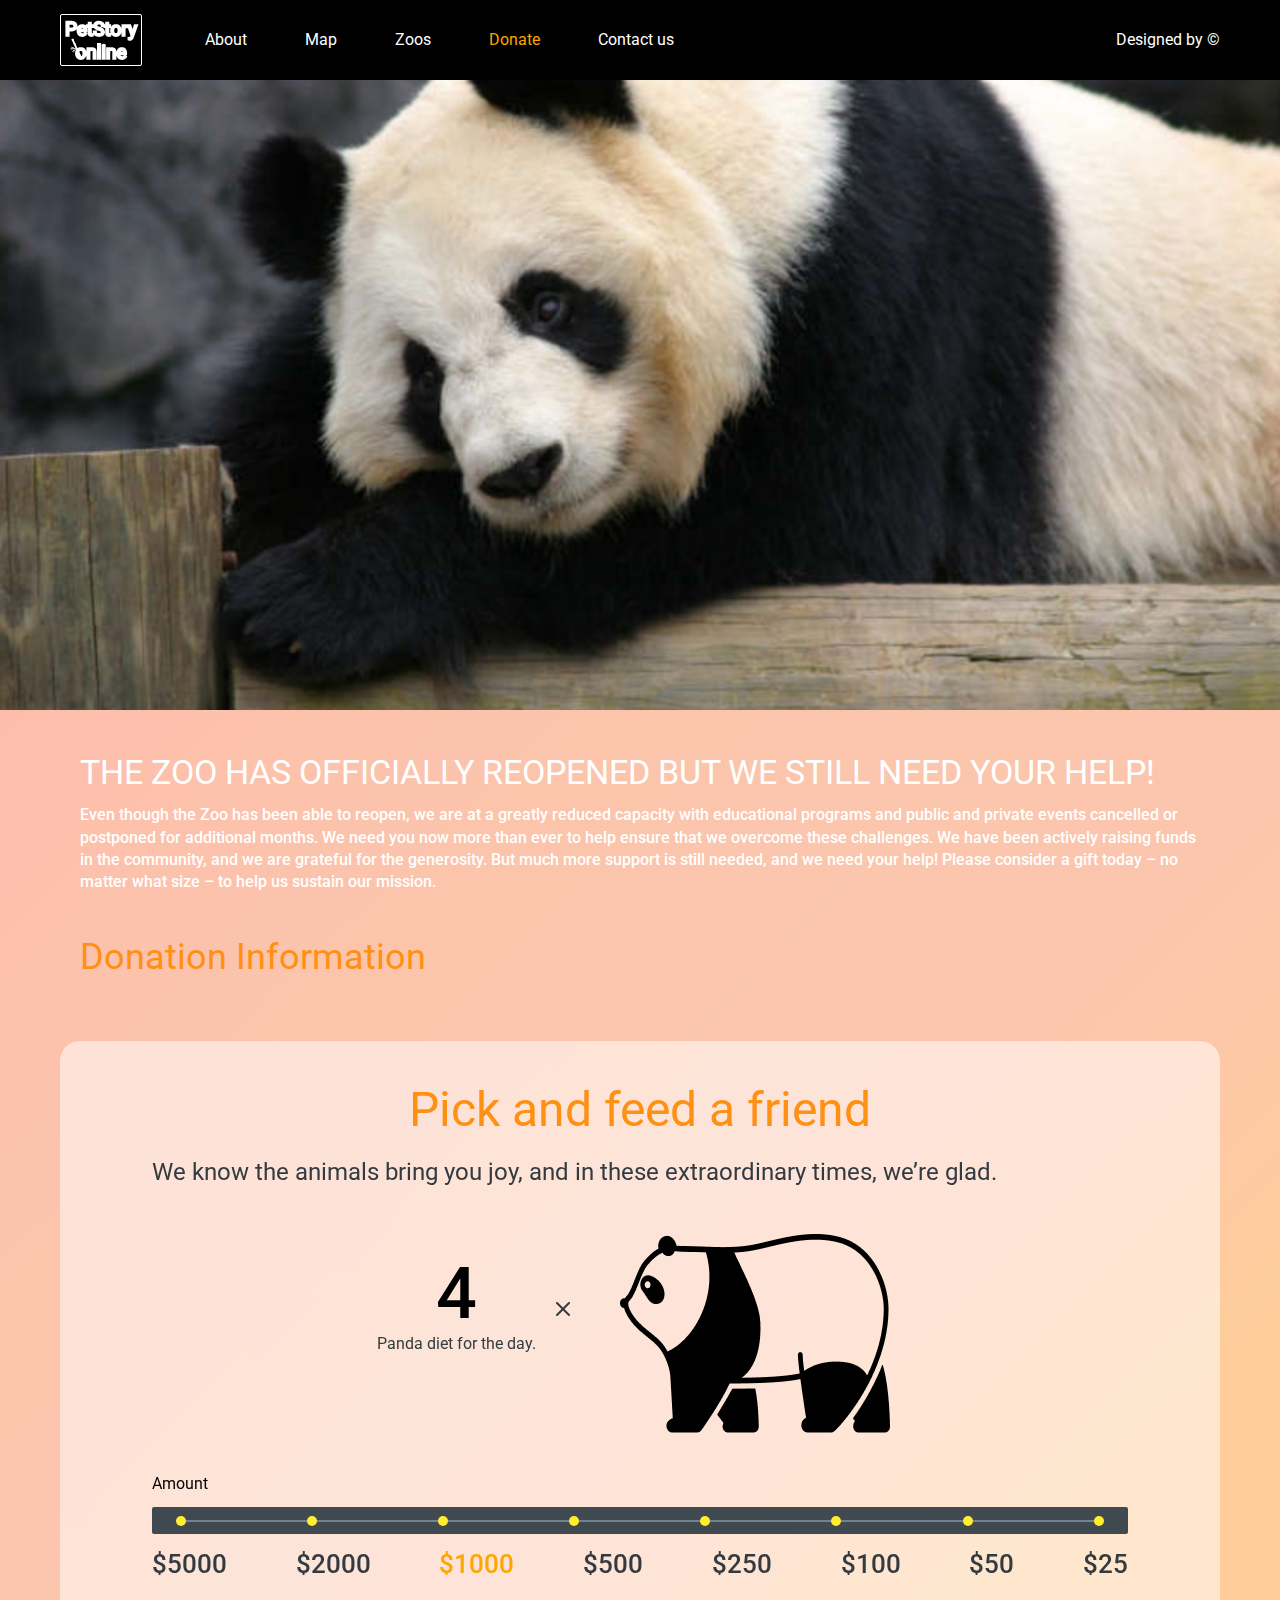
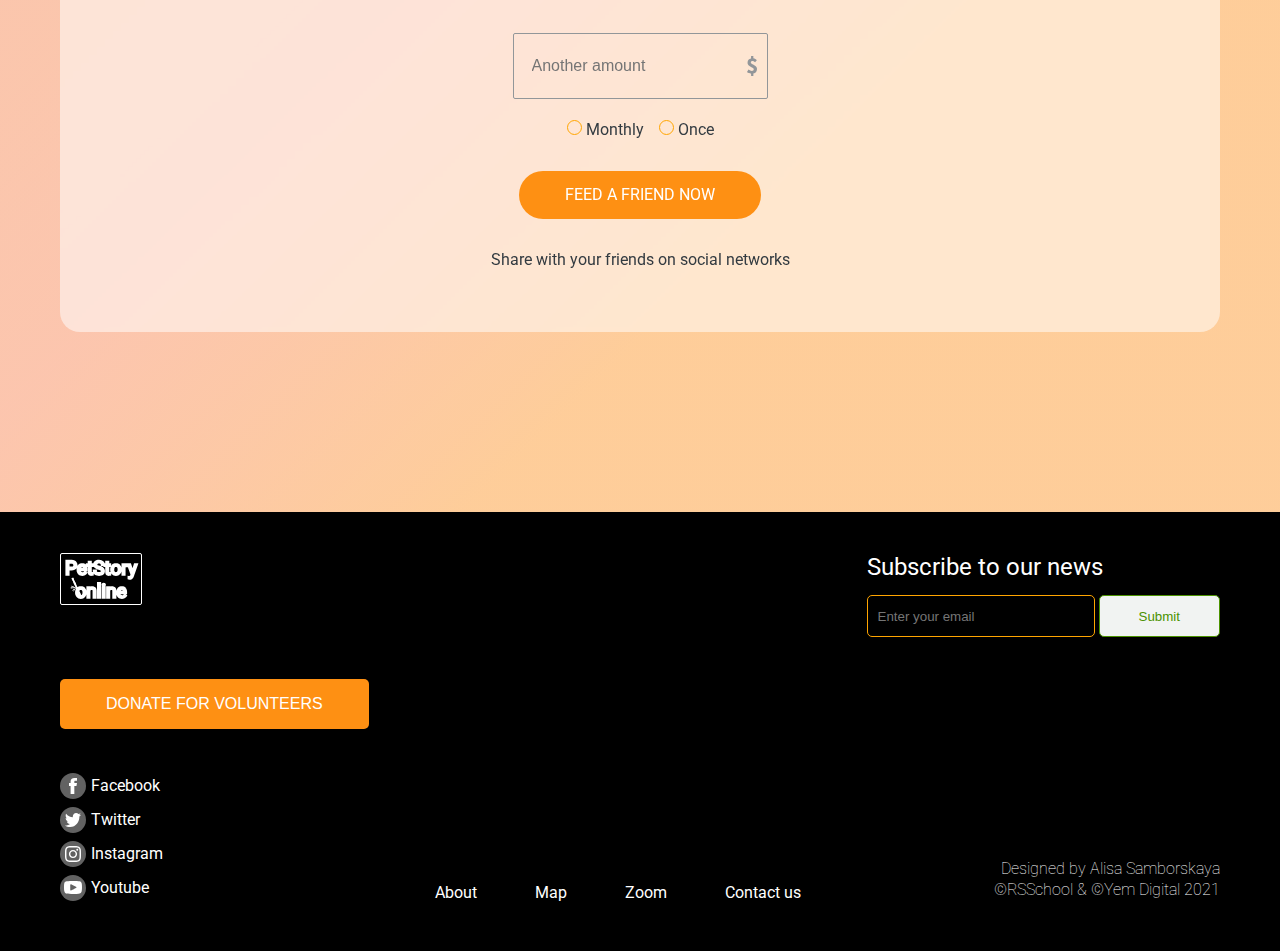
==== pages/donate/index.html @ ddac6870 "init: files added" ====
<!DOCTYPE html>
<html lang="en">
  <head>
    <meta charset="UTF-8" />
    <meta http-equiv="X-UA-Compatible" content="IE=edge" />
    <meta name="viewport" content="width=device-width, initial-scale=1.0" />
    <link rel="stylesheet" href="../../assets/styles/index.css" />
    <title>Document</title>
  </head>
  <body>
    <div class="wrapper">
      <div class="header">
        <header class="header__container">
          <div class="header-right">
            <a href="../main/index.html">
              <div class="header__logo">
                <img
                  src="../../assets/icons/logo_footer.svg"
                  alt="logo image"
                />
              </div>
            </a>
            <nav class="header-navbar">
              <ul class="header-navbar__links">
                <li class="header-navbar__link">
                  <a href="../main/index.html">About</a>
                </li>
                <li class="header-navbar__link">
                  <a href="#map">Map</a>
                </li>
                <li class="header-navbar__link">
                  <a href="#zoos">Zoos</a>
                </li>
                <li class="header-navbar__link active">
                  <a href="#donate">Donate</a>
                </li>
                <li class="header-navbar__link">
                  <a href="#contact">Contact us</a>
                </li>
              </ul>
            </nav>
          </div>
          <a href="https://figma.com">
            <div class="header-design__link">Designed by ©</div>
          </a>
        </header>
      </div>
      <main class="donate__block">
        <section class="home-banner">
          <div class="home-banner-image">
            <img src="../../assets/images/banner-image.png" alt="panda image" />
          </div>
        </section>
        <section class="donate__section" id="donate">
          <div class="donate__container">
            <h1 class="donate__container-title">
              THE ZOO HAS OFFICIALLY REOPENED BUT WE STILL NEED YOUR HELP!
            </h1>
            <p class="donate__container-text">
              Even though the Zoo has been able to reopen, we are at a greatly
              reduced capacity with educational programs and public and private
              events cancelled or postponed for additional months. We need you
              now more than ever to help ensure that we overcome these
              challenges. We have been actively raising funds in the community,
              and we are grateful for the generosity. But much more support is
              still needed, and we need your help! Please consider a gift today
              – no matter what size – to help us sustain our mission.
            </p>
            <h2 class="donate__container-subtitle">Donation Information</h2>
            <div class="donate__info">
              <h2 class="donate__info-title">Pick and feed a friend</h2>
              <p class="donate__info-text">
                We know the animals bring you joy, and in these extraordinary
                times, we’re glad.
              </p>
              <div class="panda-section">
                <div class="panda-section__numbers">
                  <h3 class="number">4</h3>
                  <span class="numbers-text">Panda diet for the day.</span>
                </div>
                <div class="panda-section-close">
                  <img
                    src="../../assets/icons/x_icon.svg"
                    alt="close-icon image"
                  />
                </div>
                <div class="panda-section__image">
                  <img
                    src="../../assets/images/panda_widget.png"
                    alt="panda image"
                  />
                </div>
              </div>
              <div class="donate-amount">
                <span class="donate-amount-text">Amount</span>
                <div class="donate-line">
                  <div>
                    <span></span>
                    <span></span>
                    <span></span>
                    <span></span>
                    <span></span>
                    <span></span>
                    <span></span>
                    <span></span>
                  </div>
                </div>
                <div class="donate-numbers">
                  <span>$5000</span>
                  <span>$2000</span>
                  <span class="orange">$1000</span>
                  <span>$500</span>
                  <span>$250</span>
                  <span>$100</span>
                  <span>$50</span>
                  <span>$25</span>
                </div>
              </div>
              <div class="donate-inputs">
                <div class="donate-input">
                  <input type="text" placeholder="Another amount" />
                  <img
                    src="../../assets/icons/dollarsign.svg"
                    alt="dollarsign image"
                  />
                </div>
                <div class="choice-input">
                  <div>
                    <input type="radio" id="monthly" name="payment" value="type1"/>
                    <label for="monthly">Monthly</label>
                  </div>
                  <div>
                    <input type="radio" id="once" name="payment" value="type2"/>
                    <label for="once">Once</label>
                  </div>
                </div>
                <div class="button-orange orange-button">Feed a friend now</div>
                <div class="donate-text">
                  Share with your friends on social networks
                </div>
              </div>
            </div>
          </div>
        </section>
      </main>
      <footer class="footer">
        <div class="footer__container">
          <div class="footer-left">
            <a href="../main/index.html">
              <div class="footer-left-logo">
                <img
                  src="../../assets/icons/logo_footer.svg"
                  alt="logo image"
                />
              </div>
            </a>
            <div class="footer-left-button">
              <a href="#donate">
                <button class="orange-button">donate for volunteers</button>
              </a>
            </div>
            <div class="footer-left-contacts">
              <a href="https://facebook.com">
                <div class="contact">
                  <span class="contact-icon">
                    <img
                      src="../../assets/icons/facebook.svg"
                      alt="facebook image"
                    />
                  </span>
                  <span class="contact-text">Facebook</span>
                </div>
              </a>
              <a href="https://twitter.com">
                <div class="contact">
                  <span class="contact-icon">
                    <img
                      src="../../assets/icons/twitter.svg"
                      alt="twitter image"
                    />
                  </span>
                  <span class="contact-text">twitter</span>
                </div>
              </a>
              <a href="https://instagram.com">
                <div class="contact">
                  <span class="contact-icon">
                    <img
                      src="../../assets/icons/instagram.svg"
                      alt="instagram image"
                    />
                  </span>
                  <span class="contact-text">Instagram</span>
                </div>
              </a>
              <a href="https://youtube.com">
                <div class="contact">
                  <span class="contact-icon">
                    <img
                      src="../../assets/icons/youtube.svg"
                      alt="youtube image"
                    />
                  </span>
                  <span class="contact-text">Youtube</span>
                </div>
              </a>
            </div>
          </div>
          <div class="footer-menu">
            <nav class="footer-menu-navbar">
              <ul class="navbar-links">
                <li class="navbar-link">
                  <a href="../main/index.html">About</a>
                </li>
                <li class="navbar-link">
                  <a href="#map">Map</a>
                </li>
                <li class="navbar-link">
                  <a href="#zoom">Zoom</a>
                </li>
                <li class="navbar-link">
                  <a href="#contact">Contact us</a>
                </li>
              </ul>
            </nav>
          </div>
          <div class="footer-right">
            <h4 class="footer-right-title">Subscribe to our news</h4>
            <div class="footer-right-submit">
              <input type="email" placeholder="Enter your email" />
              <button class="footer-right-submit-button">submit</button>
            </div>
            <div class="footer-right-bottom">
              <span class="footer-bottom-info"
                >Designed by Alisa Samborskaya</span
              >
              <span class="footer-bottom-info"
                >©RSSchool & ©Yem Digital 2021</span
              >
            </div>
          </div>
        </div>
      </footer>
    </div>
  </body>
</html>
---- assets/styles/index.css ----
@import url("https://fonts.googleapis.com/css2?family=DynaPuff:wght@400;500;600&family=Inter:wght@300;400;500;600;700&family=Roboto+Flex:opsz,wght@8..144,100;8..144,200;8..144,500;8..144,800;8..144,900;8..144,1000&family=Roboto:wght@300;400;500;700&family=Source+Sans+Pro:ital,wght@0,200;0,300;1,200;1,300;1,400;1,600;1,700;1,900&display=swap");
* {
  padding: 0;
  margin: 0;
  box-sizing: border-box;
}

a {
  text-decoration: none;
}

ul,
ol,
li {
  list-style: none;
}

img {
  vertical-align: top;
}

html,
body {
  height: 100%;
  line-height: 1;
  scroll-behavior: smooth;
  font-family: "Roboto", sans-serif;
}

.wrapper {
  display: flex;
  flex-direction: column;
  overflow: hidden;
  min-height: 100%;
}

[class*=__container] {
  max-width: 1200px;
  margin: 0 auto;
  padding: 0 20px;
}

.orange-button {
  background: #fe9013;
  border-radius: 25px;
  padding: 16px 46px;
  text-transform: uppercase;
  border: none;
  color: #fff;
  font-size: 16px;
  transition: all 0.5s ease-in-out;
  cursor: pointer;
}
.orange-button:hover {
  background-color: orangered;
}

.header {
  width: 100%;
  background: #000;
  -webkit-backdrop-filter: blur(2px);
          backdrop-filter: blur(2px);
  min-height: 80px;
  display: flex;
  align-items: center;
}
.header__container {
  width: 100%;
  display: flex;
  justify-content: space-between;
  align-items: center;
}
.header__logo {
  cursor: pointer;
}
.header-right {
  display: flex;
  align-items: center;
  gap: 63px;
}
.header-navbar__links {
  display: flex;
  align-items: center;
  gap: 58px;
}
.header-navbar__links a {
  color: #fff;
}
.header-navbar__link.active > a {
  color: orange;
}
.header-design__link {
  color: #fff;
  cursor: pointer;
}

.home-banner {
  position: relative;
  display: flex;
  justify-content: flex-end;
  min-height: 70vh;
}
.home-banner-image {
  position: absolute;
  width: 100%;
  min-height: 100%;
}
.home-banner-image img {
  position: absolute;
  width: 100%;
  height: 100%;
  top: 0;
  left: 0;
  -o-object-fit: cover;
     object-fit: cover;
}

.home-banner-wrapper {
  width: 100%;
  position: relative;
  z-index: 2;
  display: flex;
  flex-direction: column;
  align-items: flex-end;
  justify-content: center;
  right: 5%;
}
.home-banner-wrapper .wrapper-title {
  position: absolute;
  top: 14%;
  left: 15%;
  font-style: normal;
  font-weight: 700;
  font-size: 106.496px;
  line-height: 75%;
  text-align: center;
  text-transform: uppercase;
  color: #ffffff;
}
.home-banner-wrapper .wrapper-title span {
  color: #ffee2e;
}
.home-banner-wrapper .wrapper-section-title {
  position: relative;
  width: 465px;
  height: 465px;
  border-radius: 50%;
  background: linear-gradient(113.96deg, #f9804b 1.49%, #fe9013 101.44%);
}
.home-banner-wrapper .homepage-button {
  margin: 60px 0 0 auto;
  transition: all 0.5s ease-in-out;
}
.home-banner-wrapper .homepage-button:hover {
  background: orangered;
}

.bamboocap {
  position: relative;
  margin: 140px auto 180px;
}
.bamboocap__block {
  width: 100%;
  display: flex;
  align-items: center;
  gap: 87px;
}
.bamboocap-image {
  width: 50%;
}
.bamboocap .details {
  width: 50%;
}
.bamboocap .details-title {
  font-style: normal;
  font-weight: 400;
  font-size: 48px;
  line-height: 120%;
  color: #333b41;
  margin-bottom: 20px;
}
.bamboocap .details-text {
  font-style: normal;
  font-weight: 400;
  font-size: 16px;
  line-height: 130%;
  color: #333b41;
}
.bamboocap .details-subtitle {
  font-style: normal;
  font-weight: 400;
  font-size: 24px;
  line-height: 120%;
  color: #333b41;
  margin: 54px 0 34px;
}
.bamboocap-decore-image {
  position: absolute;
  right: 0;
}

.animals {
  position: relative;
  padding-bottom: 100px;
}
.animals .orange-button {
  transition: all 0.5s ease-in-out;
}
.animals .orange-button:hover {
  background-color: orangered;
}

.animals__block {
  display: flex;
  flex-direction: column;
  justify-content: center;
  align-items: center;
}
.animals__block .palm-image {
  position: absolute;
  left: 0;
  bottom: 0;
}
.animals__block .flower-image {
  position: absolute;
  right: 0;
  bottom: 0;
}
.animals__block-items {
  width: 100%;
  display: grid;
  grid-template-columns: 1fr 1fr 1fr;
  gap: 30px;
  margin-bottom: 80px;
  position: relative;
}
.animals__block-items .left-arrow {
  position: absolute;
  background: orange;
  width: 50px;
  height: 50px;
  top: 50%;
  left: -10%;
  border-radius: 50%;
  display: flex;
  justify-content: center;
  align-items: center;
  cursor: pointer;
}
.animals__block-items .left-arrow:hover {
  background-color: orangered;
}
.animals__block-items .right-arrow {
  position: absolute;
  background: orange;
  width: 50px;
  height: 50px;
  top: 50%;
  right: -10%;
  border-radius: 50%;
  display: flex;
  justify-content: center;
  align-items: center;
  cursor: pointer;
}
.animals__block-items .right-arrow:hover {
  background-color: orangered;
}
.animals__block .block-item {
  position: relative;
  border-radius: 10px;
  border: 2px solid orange;
  overflow: hidden;
  cursor: pointer;
}
.animals__block .block-item:hover img {
  transform: scale(1.1);
}
.animals__block .block-item:hover .item-details {
  top: 62%;
}
.animals__block .block-item img {
  width: 100%;
  max-width: 366px;
  transition: all 0.5s ease-in-out;
}
.animals__block .item-details {
  position: absolute;
  overflow: hidden;
  display: flex;
  justify-content: space-between;
  align-items: center;
  left: 0;
  top: 100%;
  width: 100%;
  padding: 14px 16px;
  transition: all 0.4s ease-in;
  transform: translate(0%, 100%);
  background-color: rgba(0, 0, 0, 0.495);
  -webkit-backdrop-filter: blur(10px);
          backdrop-filter: blur(10px);
}
.animals__block .item-details-title {
  display: block;
  font-style: normal;
  font-weight: 500;
  font-size: 16px;
  line-height: 140%;
  text-transform: uppercase;
  color: #fff;
}
.animals__block .item-details-text {
  font-style: normal;
  font-weight: 300;
  font-size: 15px;
  line-height: 120%;
  color: #fff;
}

.orange__block {
  background: linear-gradient(315.75deg, rgba(254, 210, 144, 0.7) 30.06%, #febdab 100.95%, rgba(254, 210, 144, 0.7) 106.36%), linear-gradient(315.75deg, rgba(254, 189, 171, 0.74) 30.06%, rgba(243, 169, 248, 0.66) 50.74%, #e0d8f0 80.49%, #eaf7fe 127.9%, #eaf7fe 149.54%), linear-gradient(315.75deg, rgba(254, 189, 171, 0.74) 30.06%, rgba(243, 169, 248, 0.66) 50.74%, #e0d8f0 80.49%, #eaf7fe 127.9%, #eaf7fe 149.54%);
  opacity: 0.9;
  padding: 69px 0 100px;
}
.orange__block .orange__container {
  padding: 41px 79px;
  background: rgba(253, 253, 255, 0.52);
  -webkit-backdrop-filter: blur(2px);
          backdrop-filter: blur(2px);
  border-radius: 20px;
}
.orange__block .orange__container-title {
  font-style: normal;
  font-weight: 400;
  font-size: 48px;
  line-height: 120%;
  text-align: center;
  color: #fe9013;
}
.orange__block .orange__container-subtitle {
  font-style: normal;
  font-weight: 400;
  font-size: 24px;
  line-height: 120%;
  color: #333b41;
  margin: 30px 0 40px;
}
.orange__block .orange__container-intro {
  font-style: normal;
  font-weight: 500;
  font-size: 16px;
  line-height: 130%;
  color: #333b41;
}
.orange__block .orange__container-text {
  margin-top: 10px;
  font-style: normal;
  font-weight: 400;
  font-size: 16px;
  line-height: 130%;
  color: #333b41;
}
.orange__block .orange__container-text a {
  color: #333b41;
  border-bottom: 1px solid orange;
}
.orange__block .orange__container .details {
  display: flex;
  justify-content: center;
  flex-direction: column;
  align-items: center;
}
.orange__block .orange__container .details .orange-button {
  margin-top: 60px;
}
.orange__block .orange__container .details-title {
  margin: 60px auto 40px;
  font-style: normal;
  font-weight: 400;
  font-size: 36px;
  line-height: 130%;
  color: #333b41;
}
.orange__block .orange__container .details__items {
  display: flex;
  align-items: center;
  justify-content: space-around;
  width: 80%;
}
.orange__block .orange__container .details__items-icon {
  margin-bottom: 30px;
}
.orange__block .orange__container .details__items-item {
  max-width: 168px;
}
.orange__block .orange__container .details__items-item .item-image {
  border-radius: 5px;
  border: 1px solid orange;
  display: flex;
  justify-content: center;
  align-items: center;
  width: 168px;
  height: 168px;
  background: #fff;
}
.orange__block .orange__container .details__items-item .item-text {
  font-style: normal;
  font-weight: 400;
  font-size: 16px;
  line-height: 140%;
  color: #333b41;
  margin-top: 30px;
}

.testimonials {
  position: relative;
  margin: 140px auto 180px;
}
.testimonials .leave-image {
  position: absolute;
  right: 0;
  top: 80%;
}
.testimonials__container {
  width: 100%;
}
.testimonials__container .orange-button {
  border-radius: 5px;
}
.testimonials__container .slider-line {
  width: 60%;
  height: 8px;
  background: #e5e6e5;
  border-radius: 5px;
  margin: 21px auto 31px;
  cursor: pointer;
}
.testimonials__container .slider-line-start {
  width: 20%;
  height: 90%;
  background: orange;
  display: block;
  border-radius: 5px;
}
.testimonials-title {
  font-style: normal;
  font-weight: 400;
  font-size: 36px;
  line-height: 130%;
  text-align: center;
  color: #333b41;
  margin-bottom: 47px;
}
.testimonials-slider {
  display: flex;
  width: 100%;
  height: 100%;
  gap: 30px;
}
.testimonials-slider__item {
  width: 25%;
  max-height: 391px;
  overflow: hidden;
  background: #f1f3f2;
  border-radius: 20px;
  padding: 15px 16px;
  border: 2px solid pink;
}
.testimonials-slider__item .item-top {
  display: flex;
  align-items: center;
  gap: 10px;
  margin-bottom: 10px;
}
.testimonials-slider__item .item-top .username {
  font-style: normal;
  font-weight: 400;
  font-size: 16px;
  line-height: 120%;
  color: #000000;
}
.testimonials-slider__item .item-top .info-user {
  font-style: normal;
  font-weight: 300;
  font-size: 15px;
  line-height: 120%;
  color: #bdbdbd;
}
.testimonials-slider__item .item-bottom__text {
  font-style: normal;
  font-weight: 300;
  font-size: 15px;
  line-height: 120%;
  color: #767474;
}

.footer {
  background: #000000;
  padding: 41px 0 50px;
}
.footer__container {
  display: flex;
  justify-content: space-between;
  width: 100%;
}
.footer-left-button {
  margin: 74px 0 44px;
}
.footer-left-button .orange-button {
  border-radius: 5px;
}
.footer-left-logo {
  cursor: pointer;
}
.footer-left-contacts .contact {
  display: flex;
  align-items: center;
  gap: 5px;
  margin-top: 8px;
  cursor: pointer;
}
.footer-left-contacts .contact-icon {
  width: 26px;
  height: 26px;
  display: flex;
  justify-content: center;
  align-items: center;
  border-radius: 50%;
  background: rgba(196, 196, 196, 0.5);
}
.footer-left-contacts .contact-text {
  color: #fff;
  text-transform: capitalize;
}
.footer-menu {
  display: flex;
  align-items: flex-end;
}
.footer-menu .navbar-links {
  display: flex;
  gap: 58px;
}
.footer-menu .navbar-link.active a {
  color: orange;
}
.footer-menu a {
  color: #fff;
  transition: all 0.5s ease;
}
.footer-menu a:hover {
  color: orange;
}
.footer-right {
  display: flex;
  flex-direction: column;
}
.footer-right .footer-bottom-info {
  font-style: normal;
  font-weight: 100;
  font-size: 16px;
  line-height: 130%;
  color: #ffffff;
}
.footer-right-bottom {
  display: flex;
  flex-direction: column;
  justify-content: flex-end;
  align-items: flex-end;
  height: 100%;
}
.footer-right-title {
  font-style: normal;
  font-weight: 400;
  font-size: 24px;
  line-height: 120%;
  color: #ffffff;
  margin-bottom: 14px;
}
.footer-right-submit input {
  width: 228px;
  height: 42px;
  padding: 10px;
  background: transparent;
  color: gray;
  border-radius: 5px;
  border: 1px solid orange;
  outline: none;
}
.footer-right-submit button {
  height: 42px;
  background: #f1f3f2;
  border: 1px solid #4b9200;
  border-radius: 5px;
  padding: 10px 39px;
  color: #4b9200;
  cursor: pointer;
  text-transform: capitalize;
}

.donate__section {
  display: flex;
  justify-content: center;
  align-items: center;
  padding: 40px 0 180px;
  background: linear-gradient(315.75deg, rgba(254, 210, 144, 0.7) 30.06%, #febdab 100.95%, rgba(254, 210, 144, 0.7) 106.36%), linear-gradient(315.75deg, rgba(254, 189, 171, 0.74) 30.06%, rgba(243, 169, 248, 0.66) 50.74%, #e0d8f0 80.49%, #eaf7fe 127.9%, #eaf7fe 149.54%), linear-gradient(315.75deg, rgba(254, 189, 171, 0.74) 30.06%, rgba(243, 169, 248, 0.66) 50.74%, #e0d8f0 80.49%, #eaf7fe 127.9%, #eaf7fe 149.54%);
}

.donate__container-title {
  font-style: normal;
  font-weight: 400;
  font-size: 34px;
  line-height: 130%;
  color: #ffffff;
  margin-bottom: 10px;
}
.donate__container-text {
  font-style: normal;
  font-weight: 500;
  font-size: 16px;
  line-height: 140%;
  color: #ffffff;
}
.donate__container-subtitle {
  font-style: normal;
  font-weight: 400;
  font-size: 36px;
  line-height: 130%;
  color: #fe9013;
  margin: 40px 0 60px;
}
.donate__container .donate__info {
  background: rgba(255, 255, 255, 0.52);
  -webkit-backdrop-filter: blur(2px);
          backdrop-filter: blur(2px);
  border-radius: 20px;
  padding: 40px 92px 60px;
}
.donate__container .donate__info-title {
  font-style: normal;
  font-weight: 400;
  font-size: 48px;
  line-height: 120%;
  text-align: center;
  color: #fe9013;
  margin-bottom: 20px;
}
.donate__container .donate__info-text {
  font-style: normal;
  font-weight: 400;
  font-size: 24px;
  line-height: 120%;
  color: #333b41;
}
.donate__container .donate__info .panda-section {
  display: flex;
  align-items: center;
  justify-content: center;
  gap: 20px;
}
.donate__container .donate__info .panda-section__image {
  margin-left: 30px;
}
.donate__container .donate__info .panda-section .number {
  font-style: normal;
  font-weight: 500;
  font-size: 72px;
  line-height: 80%;
  text-align: center;
  text-transform: uppercase;
  color: #000000;
  margin-bottom: 11px;
}
.donate__container .donate__info .panda-section .numbers-text {
  font-style: normal;
  font-weight: 400;
  font-size: 16px;
  line-height: 140%;
  text-align: center;
  color: #333b41;
}
.donate__container .donate__info .donate-amount {
  margin: 40px 0 50px;
}
.donate__container .donate__info .donate-amount-text {
  font-style: normal;
  font-weight: 400;
  font-size: 16px;
  line-height: 140%;
  color: #000000;
}
.donate__container .donate__info .donate-line {
  background: #404950;
  border-radius: 2px;
  height: 27px;
  width: 100%;
  margin: 12px 0;
  display: flex;
  align-items: center;
  justify-content: center;
}
.donate__container .donate__info .donate-line div {
  background: #72828e;
  height: 2px;
  width: 95%;
  display: flex;
  align-items: center;
  justify-content: space-between;
}
.donate__container .donate__info .donate-line div span {
  width: 10px;
  height: 10px;
  background: #ffee2e;
  border-radius: 50%;
}
.donate__container .donate__info .donate-numbers {
  width: 100%;
  display: flex;
  align-items: center;
  justify-content: space-between;
}
.donate__container .donate__info .donate-numbers span {
  font-style: normal;
  font-weight: 500;
  font-size: 26px;
  line-height: 140%;
  text-transform: uppercase;
  color: #333b41;
}
.donate__container .donate__info .donate-numbers .orange {
  color: orange;
}
.donate__container .donate__info .donate-inputs {
  margin: 0 auto;
  display: flex;
  flex-direction: column;
  justify-content: center;
  align-items: center;
}
.donate__container .donate__info .donate-input {
  display: flex;
  align-items: center;
  border: 1px solid #929699;
  border-radius: 2px;
  padding: 15px 10px;
}
.donate__container .donate__info .donate-input input {
  background: transparent;
  border: none;
  outline: none;
  color: #929699;
  padding: 8px;
  font-size: 16px;
}
.donate__container .donate__info .choice-input {
  margin: 20px auto 30px;
  display: flex;
  align-items: center;
  gap: 15px;
}
.donate__container .donate__info .choice-input div label {
  font-style: normal;
  font-weight: 400;
  font-size: 16px;
  line-height: 140%;
  color: #333b41;
}
.donate__container .donate__info .choice-input div input[type=radio] {
  -webkit-appearance: none;
  -moz-appearance: none;
  appearance: none;
  display: inline-block;
  width: 15px;
  height: 15px;
  padding: 1px;
  background-clip: content-box;
  border: 1px solid orange;
  background-color: transparent;
  border-radius: 50%;
  cursor: pointer;
}
.donate__container .donate__info .choice-input div input[type=radio]:checked {
  background-color: orange;
}
.donate__container .donate__info .donate-text {
  font-style: normal;
  font-weight: 400;
  font-size: 16px;
  line-height: 140%;
  color: #333b41;
  margin-top: 30px;
}/*# sourceMappingURL=index.css.map */
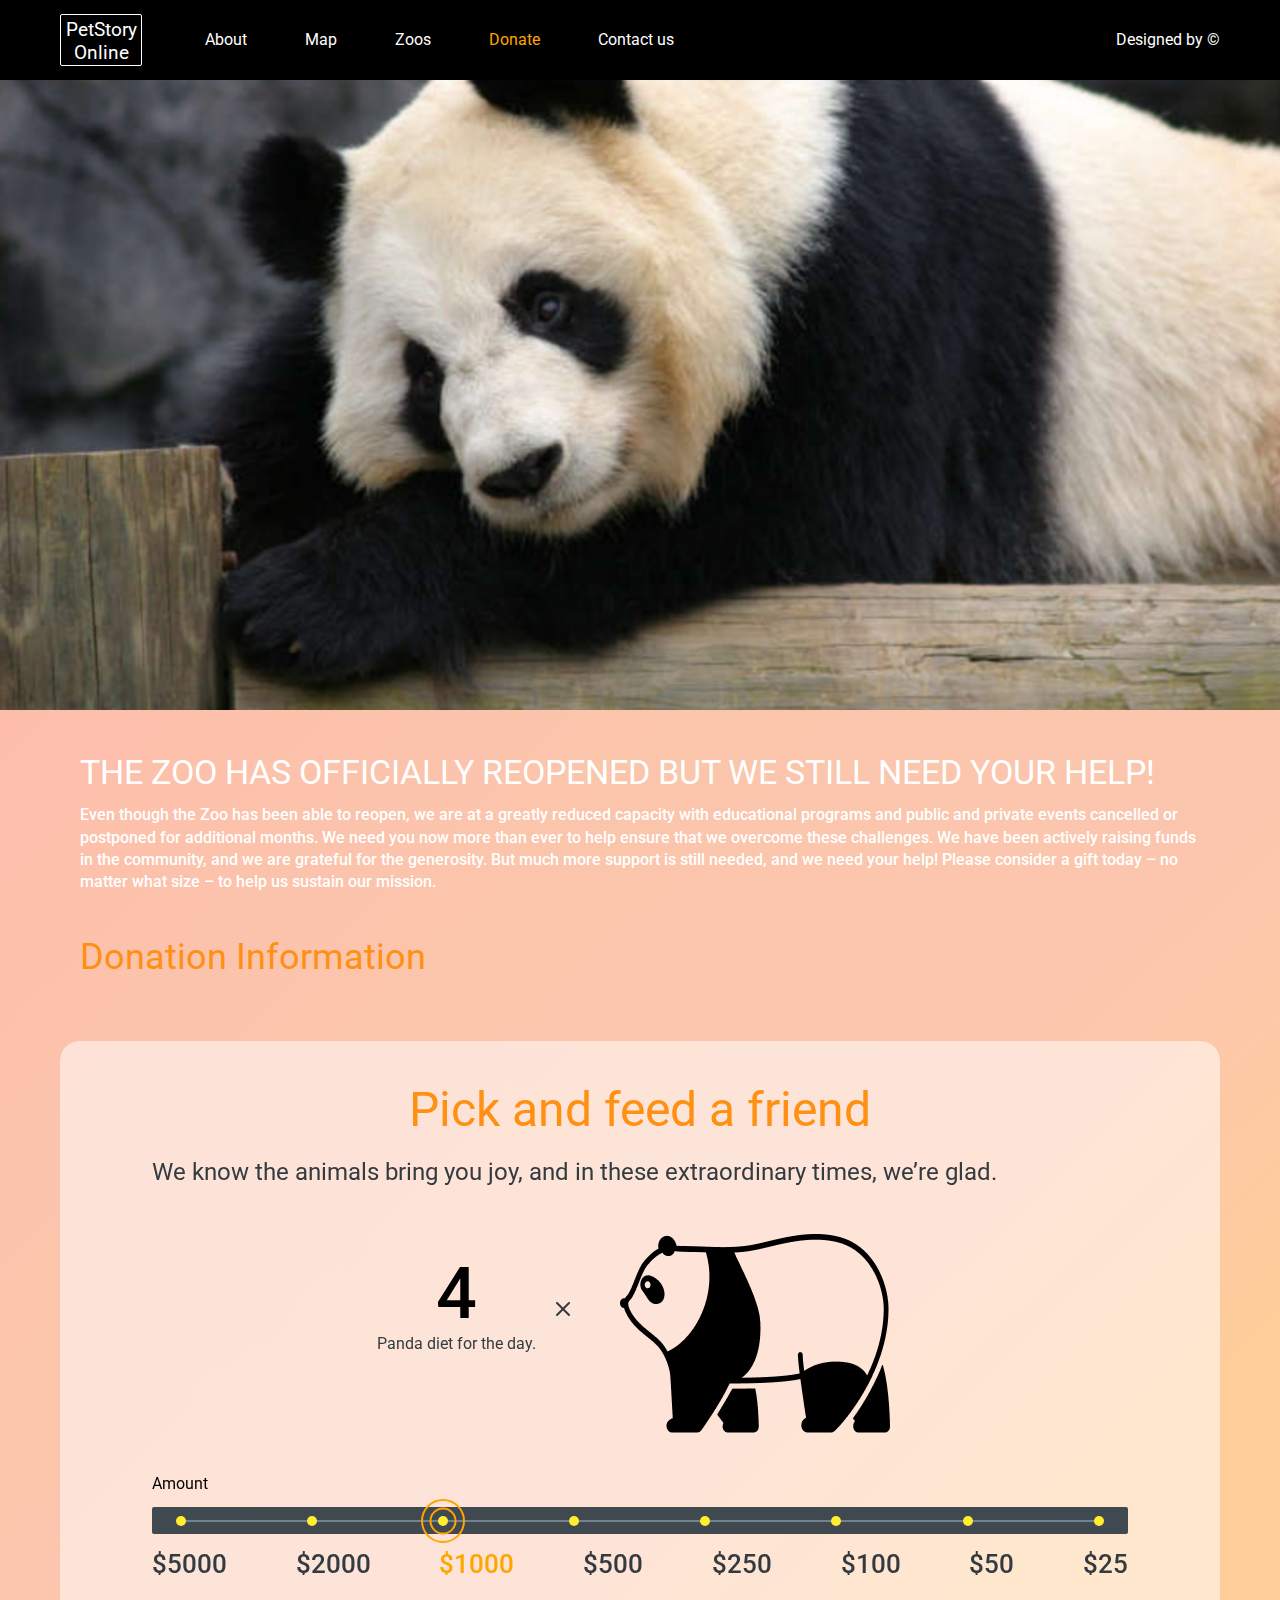
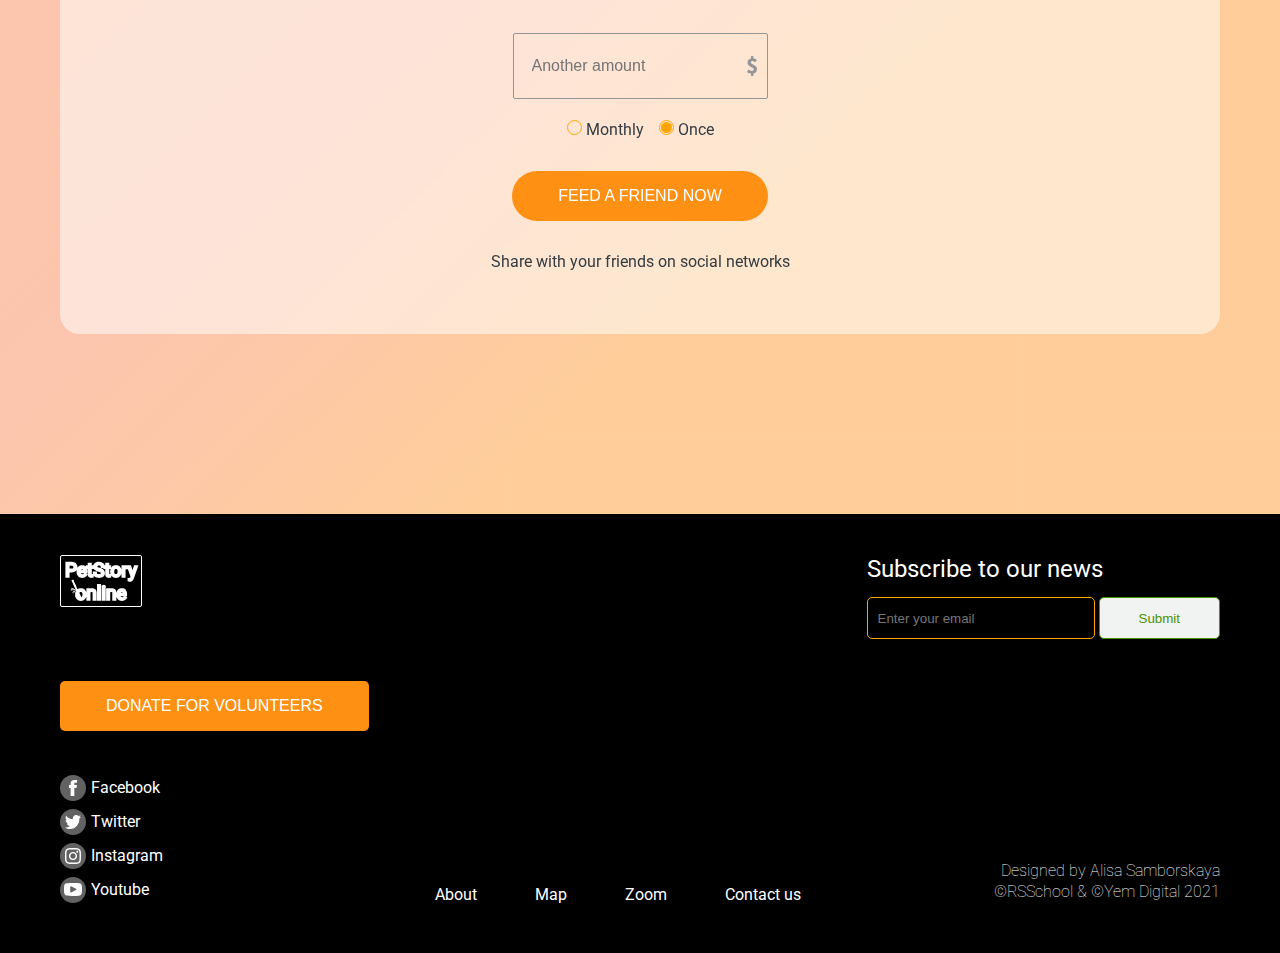
==== commit 596e0bec: "refactor: donate page added" ====
--- a/pages/donate/index.html
+++ b/pages/donate/index.html
@@ -14,10 +14,7 @@
           <div class="header-right">
             <a href="../main/index.html">
               <div class="header__logo">
-                <img
-                  src="../../assets/icons/logo_footer.svg"
-                  alt="logo image"
-                />
+                <h1>PetStory Online</h1>
               </div>
             </a>
             <nav class="header-navbar">
@@ -94,15 +91,38 @@
               <div class="donate-amount">
                 <span class="donate-amount-text">Amount</span>
                 <div class="donate-line">
-                  <div>
-                    <span></span>
-                    <span></span>
-                    <span></span>
-                    <span></span>
-                    <span></span>
-                    <span></span>
-                    <span></span>
-                    <span></span>
+                  <div class="donate-choose__btn">
+                    <div class="donate-choose-item">
+                      <span class="yellow-spot "></span>
+                    </div>
+                    <div class="donate-choose-item">
+                      <span class="yellow-spot "></span>
+                    </div>
+                    <div class="donate-choose-item">
+                      <span class="yellow-spot active-btn"></span>
+                    </div>
+                    <div class="donate-choose-item">
+                      <span class="yellow-spot "></span>
+                    </div>
+                    <div class="donate-choose-item">
+                      <span class="yellow-spot "></span>
+                    </div>
+                    <div class="donate-choose-item">
+                      <span class="yellow-spot "></span>
+                    </div>
+                    <div class="donate-choose-item">
+                      <span class="yellow-spot "></span>
+                    </div>
+                    <div class="donate-choose-item">
+                      <span class="yellow-spot "></span>
+                    </div>
+                    <!-- <span class="yellow-spot active-btn"></span>
+                    <span class="yellow-spot"></span>
+                    <span class="yellow-spot"></span>
+                    <span class="yellow-spot"></span>
+                    <span class="yellow-spot"></span>
+                    <span class="yellow-spot"></span>
+                    <span class="yellow-spot"></span> -->
                   </div>
                 </div>
                 <div class="donate-numbers">
@@ -116,9 +136,9 @@
                   <span>$25</span>
                 </div>
               </div>
-              <div class="donate-inputs">
+              <form class="donate-inputs">
                 <div class="donate-input">
-                  <input type="text" placeholder="Another amount" />
+                  <input type="number" placeholder="Another amount" required/>
                   <img
                     src="../../assets/icons/dollarsign.svg"
                     alt="dollarsign image"
@@ -130,15 +150,15 @@
                     <label for="monthly">Monthly</label>
                   </div>
                   <div>
-                    <input type="radio" id="once" name="payment" value="type2"/>
+                    <input type="radio" id="once" name="payment" value="type2" checked/>
                     <label for="once">Once</label>
                   </div>
                 </div>
-                <div class="button-orange orange-button">Feed a friend now</div>
+                <button class="button-orange orange-button">Feed a friend now</button>
                 <div class="donate-text">
                   Share with your friends on social networks
                 </div>
-              </div>
+              </form>
             </div>
           </div>
         </section>
@@ -226,10 +246,10 @@
           </div>
           <div class="footer-right">
             <h4 class="footer-right-title">Subscribe to our news</h4>
-            <div class="footer-right-submit">
-              <input type="email" placeholder="Enter your email" />
+            <form class="footer-right-submit">
+              <input type="email" placeholder="Enter your email" required />
               <button class="footer-right-submit-button">submit</button>
-            </div>
+            </form>
             <div class="footer-right-bottom">
               <span class="footer-bottom-info"
                 >Designed by Alisa Samborskaya</span
--- a/assets/styles/index.css
+++ b/assets/styles/index.css
@@ -38,6 +38,11 @@
   max-width: 1200px;
   margin: 0 auto;
   padding: 0 20px;
+}
+@media (max-width: 1220px) {
+  [class*=__container] {
+    max-width: 1000px;
+  }
 }
 
 .orange-button {
@@ -64,6 +69,27 @@
   display: flex;
   align-items: center;
 }
+@media (max-width: 640px) {
+  .header {
+    min-height: 34px;
+  }
+}
+@media (min-width: 775px) {
+  .header-menu__burger {
+    display: none;
+  }
+}
+@media (max-width: 775px) {
+  .header-menu__burger {
+    display: inline-block;
+    width: 28px;
+    height: 30px;
+  }
+  .header-menu__burger img {
+    width: 100%;
+    height: 100%;
+  }
+}
 .header__container {
   width: 100%;
   display: flex;
@@ -72,6 +98,40 @@
 }
 .header__logo {
   cursor: pointer;
+  width: 82px;
+  height: 52px;
+  border: 1px solid #fff;
+  border-radius: 2px;
+  padding-top: 3px;
+  transition: all 0.5s ease-in-out;
+  display: flex;
+  justify-content: center;
+  align-items: center;
+}
+@media (max-width: 775px) {
+  .header__logo {
+    border: none;
+  }
+}
+.header__logo h1 {
+  font-style: normal;
+  font-weight: 400;
+  font-size: 19.0145px;
+  line-height: 120%;
+  text-align: center;
+  color: #ffffff;
+  transition: all 0.5s ease-in-out;
+}
+@media (max-width: 640px) {
+  .header__logo h1 {
+    font-size: 15.0145px;
+  }
+}
+.header__logo:hover {
+  border: 1px solid orange;
+}
+.header__logo:hover h1 {
+  color: orange;
 }
 .header-right {
   display: flex;
@@ -82,9 +142,18 @@
   display: flex;
   align-items: center;
   gap: 58px;
+}
+@media (max-width: 1220px) {
+  .header-navbar__links {
+    gap: 48px;
+  }
 }
 .header-navbar__links a {
   color: #fff;
+  transition: all 0.5s ease-in-out;
+}
+.header-navbar__links a:hover {
+  color: orange;
 }
 .header-navbar__link.active > a {
   color: orange;
@@ -92,6 +161,15 @@
 .header-design__link {
   color: #fff;
   cursor: pointer;
+  transition: all 0.5s ease-in-out;
+}
+.header-design__link:hover {
+  color: orange;
+}
+@media (max-width: 775px) {
+  .header-navbar, .header-design__link {
+    display: none;
+  }
 }
 
 .home-banner {
@@ -99,6 +177,21 @@
   display: flex;
   justify-content: flex-end;
   min-height: 70vh;
+}
+@media (max-width: 1020px) {
+  .home-banner {
+    min-height: 50vh;
+  }
+}
+@media (max-width: 640px) {
+  .home-banner {
+    min-height: 40vh;
+  }
+}
+@media (max-width: 475px) {
+  .home-banner {
+    min-height: 25vh;
+  }
 }
 .home-banner-image {
   position: absolute;
@@ -124,6 +217,22 @@
   align-items: flex-end;
   justify-content: center;
   right: 5%;
+}
+@media (max-width: 1020px) {
+  .home-banner-wrapper {
+    right: 12%;
+    justify-content: unset;
+  }
+}
+@media (max-width: 640px) {
+  .home-banner-wrapper {
+    position: unset;
+  }
+}
+@media (max-width: 475px) {
+  .home-banner-wrapper {
+    justify-content: center;
+  }
 }
 .home-banner-wrapper .wrapper-title {
   position: absolute;
@@ -137,6 +246,21 @@
   text-transform: uppercase;
   color: #ffffff;
 }
+@media (max-width: 1020px) {
+  .home-banner-wrapper .wrapper-title {
+    font-size: 85px;
+  }
+}
+@media (max-width: 640px) {
+  .home-banner-wrapper .wrapper-title {
+    font-size: 54px;
+  }
+}
+@media (max-width: 475px) {
+  .home-banner-wrapper .wrapper-title {
+    font-size: 32px;
+  }
+}
 .home-banner-wrapper .wrapper-title span {
   color: #ffee2e;
 }
@@ -147,6 +271,25 @@
   border-radius: 50%;
   background: linear-gradient(113.96deg, #f9804b 1.49%, #fe9013 101.44%);
 }
+@media (max-width: 1020px) {
+  .home-banner-wrapper .wrapper-section-title {
+    width: 367px;
+    height: 367px;
+  }
+}
+@media (max-width: 640px) {
+  .home-banner-wrapper .wrapper-section-title {
+    width: 238px;
+    height: 238px;
+    margin-right: 50px;
+  }
+}
+@media (max-width: 475px) {
+  .home-banner-wrapper .wrapper-section-title {
+    width: 130px;
+    height: 130px;
+  }
+}
 .home-banner-wrapper .homepage-button {
   margin: 60px 0 0 auto;
   transition: all 0.5s ease-in-out;
@@ -154,20 +297,75 @@
 .home-banner-wrapper .homepage-button:hover {
   background: orangered;
 }
+@media (max-width: 640px) {
+  .home-banner-wrapper .homepage-button {
+    margin: 40px 0 0 0;
+    align-self: flex-start;
+  }
+}
+@media (max-width: 475px) {
+  .home-banner-wrapper .homepage-button {
+    align-self: center;
+    font-size: 16px;
+    padding-block: 20px;
+    width: 90%;
+    bottom: -30%;
+    position: absolute;
+  }
+}
 
 .bamboocap {
   position: relative;
   margin: 140px auto 180px;
 }
+@media (max-width: 1220px) {
+  .bamboocap {
+    margin: 109px auto 150px;
+  }
+}
+@media (max-width: 970px) {
+  .bamboocap {
+    margin: 60px auto 80px;
+  }
+}
+@media (max-width: 475px) {
+  .bamboocap {
+    margin-top: 100px;
+  }
+}
 .bamboocap__block {
   width: 100%;
   display: flex;
   align-items: center;
   gap: 87px;
+}
+@media (max-width: 1220px) {
+  .bamboocap__block {
+    gap: 30px;
+  }
 }
 .bamboocap-image {
   width: 50%;
 }
+@media (max-width: 1220px) {
+  .bamboocap-image {
+    width: 100%;
+    height: 100%;
+    width: 455px;
+    height: 405px;
+  }
+  .bamboocap-image img {
+    width: 100%;
+    height: 100%;
+    -o-object-fit: cover;
+       object-fit: cover;
+  }
+}
+@media (max-width: 970px) {
+  .bamboocap-image {
+    display: none;
+  }
+}
 .bamboocap .details {
   width: 50%;
 }
@@ -193,11 +391,65 @@
   line-height: 120%;
   color: #333b41;
   margin: 54px 0 34px;
+}
+@media (max-width: 970px) {
+  .bamboocap .details {
+    width: 85%;
+  }
+  .bamboocap .details-text {
+    margin: 30px 0 20px;
+  }
+}
+@media (max-width: 475px) {
+  .bamboocap .details {
+    width: 95%;
+  }
+}
+@media (max-width: 475px) {
+  .bamboocap .details-title {
+    font-size: 24px;
+    margin-bottom: 10px;
+  }
+  .bamboocap .details-subtitle {
+    margin: 20px 0 10px;
+  }
 }
 .bamboocap-decore-image {
   position: absolute;
   right: 0;
 }
+@media (max-width: 1500px) {
+  .bamboocap-decore-image {
+    display: none;
+  }
+}
+@media (max-width: 970px) {
+  .bamboocap-decore-image {
+    display: unset;
+    right: -4%;
+    height: 476px;
+  }
+  .bamboocap-decore-image img {
+    height: 100%;
+  }
+}
+@media (max-width: 575px) {
+  .bamboocap-decore-image {
+    right: -10%;
+    height: 376px;
+  }
+}
+@media (max-width: 475px) {
+  .bamboocap-decore-image {
+    right: -15%;
+    top: -10%;
+  }
+}
+@media (max-width: 395px) {
+  .bamboocap-decore-image {
+    right: -26%;
+  }
+}
 
 .animals {
   position: relative;
@@ -209,6 +461,16 @@
 .animals .orange-button:hover {
   background-color: orangered;
 }
+@media (max-width: 1400px) {
+  .animals {
+    padding-bottom: 140px;
+  }
+}
+@media (max-width: 425px) {
+  .animals {
+    padding-bottom: 60px;
+  }
+}
 
 .animals__block {
   display: flex;
@@ -219,12 +481,39 @@
 .animals__block .palm-image {
   position: absolute;
   left: 0;
-  bottom: 0;
+  bottom: 2%;
+  max-width: 241px;
+  max-height: 180px;
+}
+.animals__block .palm-image img {
+  width: 100%;
+  height: 100%;
 }
 .animals__block .flower-image {
   position: absolute;
   right: 0;
   bottom: 0;
+  max-width: 241px;
+  max-height: 180px;
+}
+.animals__block .flower-image img {
+  width: 100%;
+  height: 100%;
+}
+@media (max-width: 640px) {
+  .animals__block .palm-image, .animals__block .flower-image {
+    max-width: 175px;
+    max-height: 131px;
+  }
+}
+@media (max-width: 425px) {
+  .animals__block .palm-image, .animals__block .flower-image {
+    max-width: 95px;
+    max-height: 81px;
+  }
+  .animals__block .palm-image {
+    bottom: 0;
+  }
 }
 .animals__block-items {
   width: 100%;
@@ -234,11 +523,27 @@
   margin-bottom: 80px;
   position: relative;
 }
+@media (max-width: 1400px) {
+  .animals__block-items {
+    row-gap: 100px;
+  }
+}
+@media (max-width: 750px) {
+  .animals__block-items {
+    grid-template-columns: 1fr 1fr;
+  }
+}
+@media (max-width: 575px) {
+  .animals__block-items {
+    row-gap: 25px;
+    grid-template-columns: 1fr;
+  }
+}
 .animals__block-items .left-arrow {
   position: absolute;
   background: orange;
-  width: 50px;
-  height: 50px;
+  width: 62px;
+  height: 62px;
   top: 50%;
   left: -10%;
   border-radius: 50%;
@@ -250,11 +555,17 @@
 .animals__block-items .left-arrow:hover {
   background-color: orangered;
 }
+@media (max-width: 1400px) {
+  .animals__block-items .left-arrow {
+    top: 46%;
+    left: 33%;
+  }
+}
 .animals__block-items .right-arrow {
   position: absolute;
   background: orange;
-  width: 50px;
-  height: 50px;
+  width: 62px;
+  height: 62px;
   top: 50%;
   right: -10%;
   border-radius: 50%;
@@ -265,6 +576,17 @@
 }
 .animals__block-items .right-arrow:hover {
   background-color: orangered;
+}
+@media (max-width: 1400px) {
+  .animals__block-items .right-arrow {
+    top: 46%;
+    right: 33%;
+  }
+}
+@media (max-width: 575px) {
+  .animals__block .right-arrow, .animals__block .left-arrow {
+    display: none;
+  }
 }
 .animals__block .block-item {
   position: relative;
@@ -281,8 +603,12 @@
 }
 .animals__block .block-item img {
   width: 100%;
-  max-width: 366px;
   transition: all 0.5s ease-in-out;
+}
+@media (max-width: 750px) {
+  .animals__block .child {
+    display: none;
+  }
 }
 .animals__block .item-details {
   position: absolute;
@@ -328,6 +654,17 @@
   -webkit-backdrop-filter: blur(2px);
           backdrop-filter: blur(2px);
   border-radius: 20px;
+}
+@media (max-width: 1028px) {
+  .orange__block .orange__container {
+    padding: 30px 48px;
+    margin: 0 10px;
+  }
+}
+@media (max-width: 775px) {
+  .orange__block .orange__container {
+    padding: 15px 20px;
+  }
 }
 .orange__block .orange__container-title {
   font-style: normal;
@@ -531,6 +868,10 @@
 .footer-left-contacts .contact-text {
   color: #fff;
   text-transform: capitalize;
+  transition: all 0.4s ease;
+}
+.footer-left-contacts .contact-text:hover {
+  color: orange;
 }
 .footer-menu {
   display: flex;
@@ -595,6 +936,11 @@
   color: #4b9200;
   cursor: pointer;
   text-transform: capitalize;
+  transition: all 0.4s ease-in-out;
+}
+.footer-right-submit button:hover {
+  color: #fff;
+  background-color: #75e102;
 }
 
 .donate__section {
@@ -698,7 +1044,18 @@
   align-items: center;
   justify-content: center;
 }
-.donate__container .donate__info .donate-line div {
+.donate__container .donate__info .donate-line .donate-choose-item {
+  display: flex;
+  justify-content: center;
+  align-items: center;
+}
+.donate__container .donate__info .donate-line .donate-choose-item:first-child {
+  justify-content: flex-start;
+}
+.donate__container .donate__info .donate-line .donate-choose-item:last-child {
+  justify-content: flex-end;
+}
+.donate__container .donate__info .donate-line .donate-choose__btn {
   background: #72828e;
   height: 2px;
   width: 95%;
@@ -706,11 +1063,39 @@
   align-items: center;
   justify-content: space-between;
 }
-.donate__container .donate__info .donate-line div span {
+.donate__container .donate__info .donate-line .donate-choose__btn .yellow-spot {
   width: 10px;
   height: 10px;
   background: #ffee2e;
   border-radius: 50%;
+  position: relative;
+  cursor: pointer;
+  transition: all 0.3s ease-in-out;
+}
+.donate__container .donate__info .donate-line .donate-choose__btn .yellow-spot:hover {
+  background-color: orange;
+}
+.donate__container .donate__info .donate-line .donate-choose__btn .yellow-spot.active-btn::before {
+  content: "";
+  position: absolute;
+  width: 23px;
+  height: 23px;
+  border-radius: 50%;
+  border: 2px solid orange;
+  top: 50%;
+  left: 50%;
+  transform: translate(-50%, -50%);
+}
+.donate__container .donate__info .donate-line .donate-choose__btn .yellow-spot.active-btn::after {
+  content: "";
+  position: absolute;
+  width: 40px;
+  height: 40px;
+  border-radius: 50%;
+  border: 2px solid orange;
+  top: 50%;
+  left: 50%;
+  transform: translate(-50%, -50%);
 }
 .donate__container .donate__info .donate-numbers {
   width: 100%;
@@ -742,6 +1127,14 @@
   border: 1px solid #929699;
   border-radius: 2px;
   padding: 15px 10px;
+}
+.donate__container .donate__info .donate-input input[type=number] {
+  -moz-appearance: textfield;
+}
+.donate__container .donate__info .donate-input input::-webkit-outer-spin-button,
+.donate__container .donate__info .donate-input input::-webkit-inner-spin-button {
+  -webkit-appearance: none;
+  margin: 0;
 }
 .donate__container .donate__info .donate-input input {
   background: transparent;
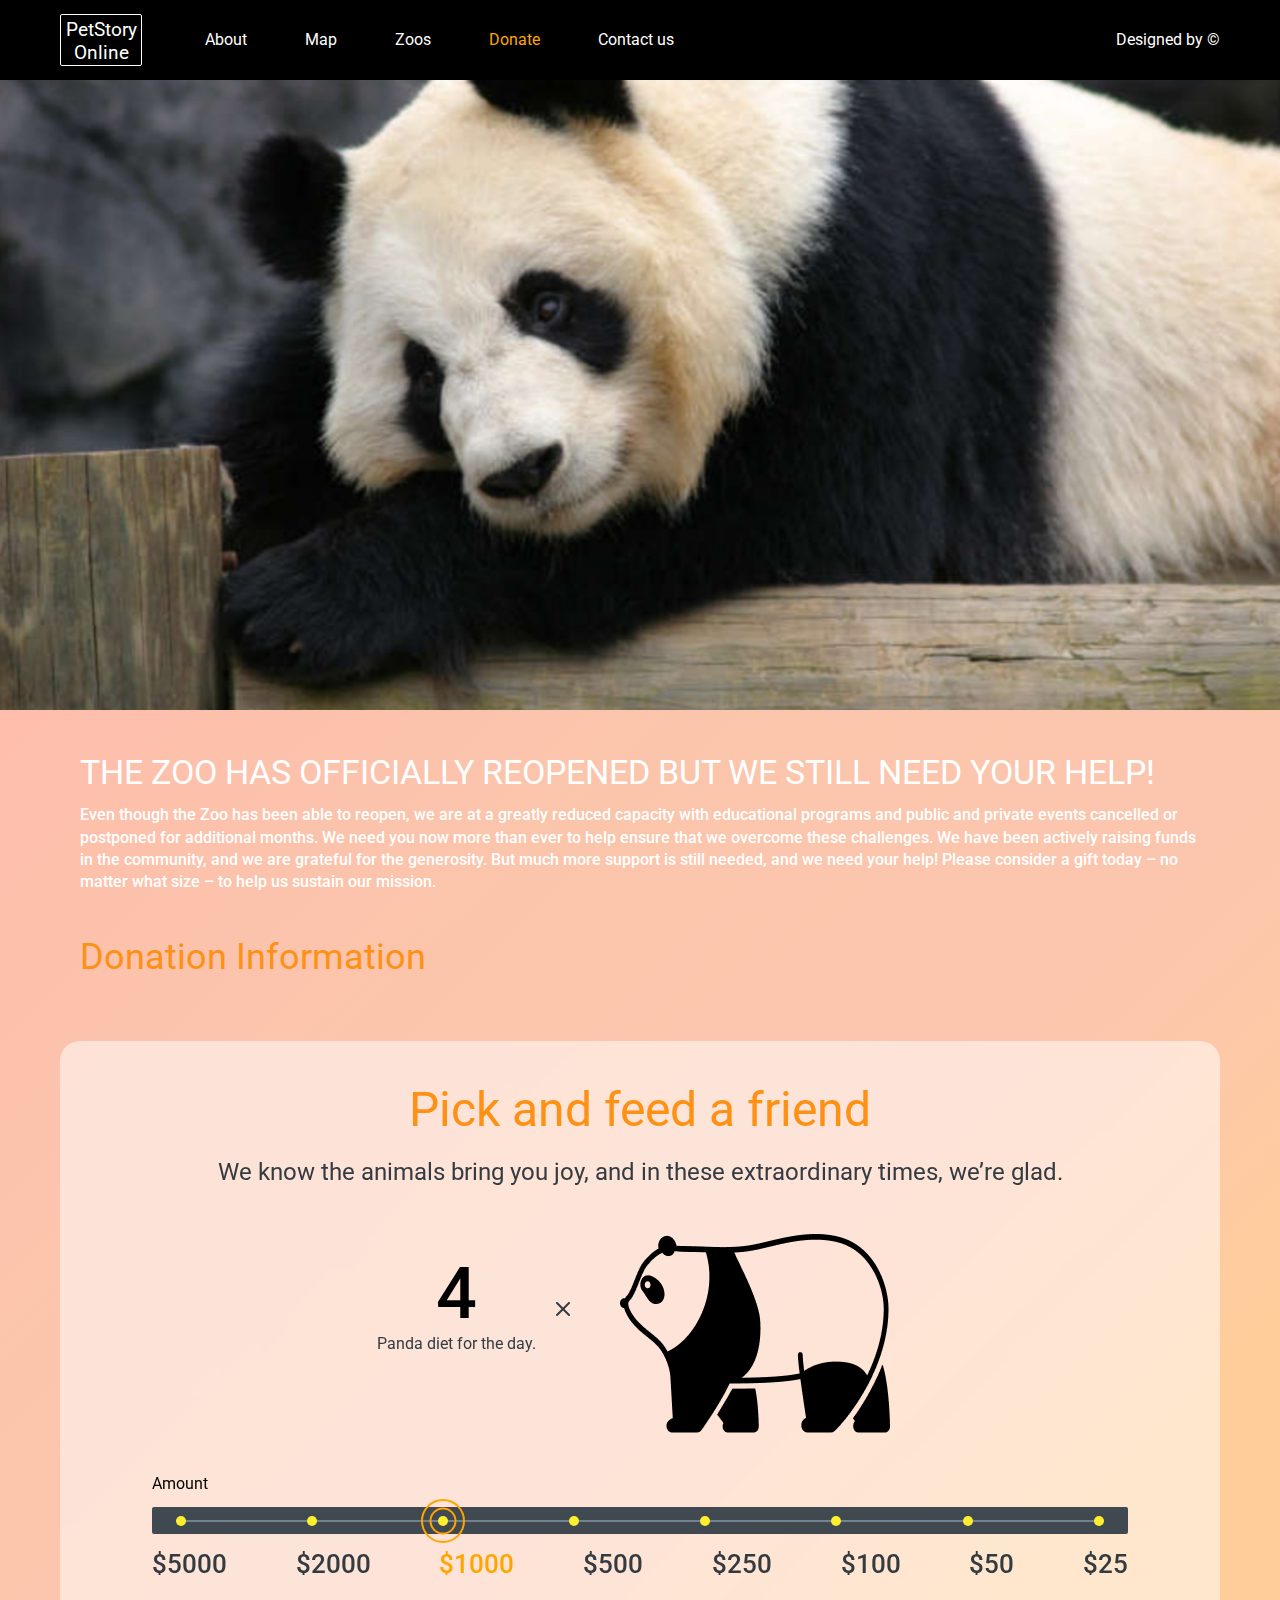
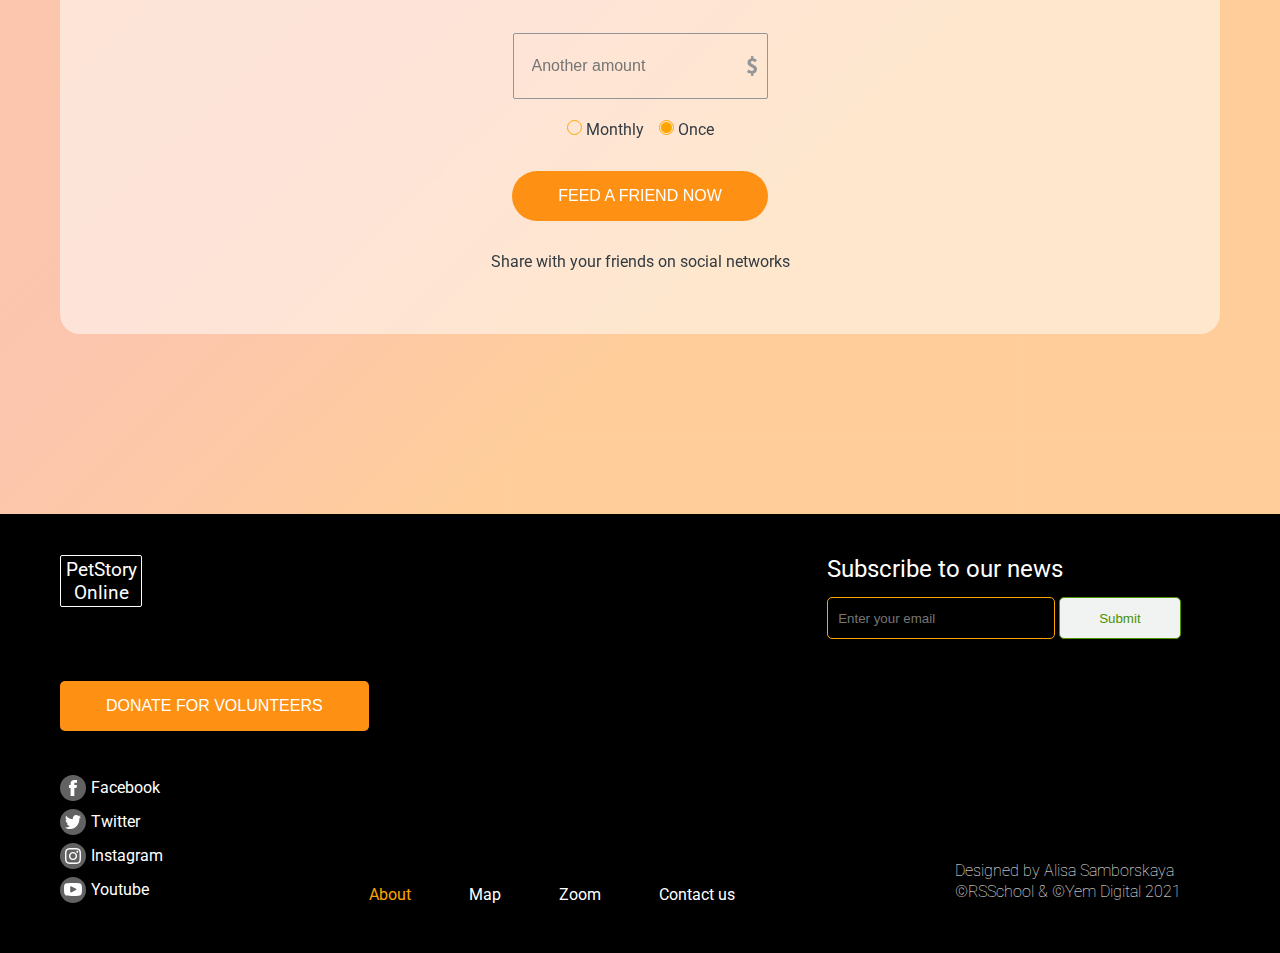
==== commit 6cea9999: "refactor: mediaquery" ====
--- a/pages/donate/index.html
+++ b/pages/donate/index.html
@@ -39,6 +39,9 @@
           </div>
           <a href="https://figma.com">
             <div class="header-design__link">Designed by ©</div>
+            <div class="header-menu__burger">
+              <img src="../../assets/icons/burger_menu.svg" alt="burger_menu">
+            </div>
           </a>
         </header>
       </div>
@@ -92,43 +95,36 @@
                 <span class="donate-amount-text">Amount</span>
                 <div class="donate-line">
                   <div class="donate-choose__btn">
+                    <div class="donate-choose-item ">
+                      <span class="yellow-spot "></span>
+                    </div>
+                    <div class="donate-choose-item ">
+                      <span class="yellow-spot "></span>
+                    </div>
+                    <div class="donate-choose-item ">
+                      <span class="yellow-spot active-btn"></span>
+                    </div>
                     <div class="donate-choose-item">
                       <span class="yellow-spot "></span>
                     </div>
                     <div class="donate-choose-item">
                       <span class="yellow-spot "></span>
                     </div>
-                    <div class="donate-choose-item">
-                      <span class="yellow-spot active-btn"></span>
-                    </div>
-                    <div class="donate-choose-item">
-                      <span class="yellow-spot "></span>
-                    </div>
-                    <div class="donate-choose-item">
-                      <span class="yellow-spot "></span>
-                    </div>
-                    <div class="donate-choose-item">
-                      <span class="yellow-spot "></span>
-                    </div>
-                    <div class="donate-choose-item">
-                      <span class="yellow-spot "></span>
-                    </div>
-                    <div class="donate-choose-item">
-                      <span class="yellow-spot "></span>
-                    </div>
-                    <!-- <span class="yellow-spot active-btn"></span>
-                    <span class="yellow-spot"></span>
-                    <span class="yellow-spot"></span>
-                    <span class="yellow-spot"></span>
-                    <span class="yellow-spot"></span>
-                    <span class="yellow-spot"></span>
-                    <span class="yellow-spot"></span> -->
+                    <div class="donate-choose-item hidden-cont">
+                      <span class="yellow-spot hideit"></span>
+                    </div>
+                    <div class="donate-choose-item hidden-cont">
+                      <span class="yellow-spot hideit"></span>
+                    </div>
+                    <div class="donate-choose-item hidden-cont">
+                      <span class="yellow-spot hideit"></span>
+                    </div>
                   </div>
                 </div>
                 <div class="donate-numbers">
-                  <span>$5000</span>
-                  <span>$2000</span>
-                  <span class="orange">$1000</span>
+                  <span class="hideit">$5000</span>
+                  <span class="hideit">$2000</span>
+                  <span class="orange hideit">$1000</span>
                   <span>$500</span>
                   <span>$250</span>
                   <span>$100</span>
@@ -166,18 +162,17 @@
       <footer class="footer">
         <div class="footer__container">
           <div class="footer-left">
-            <a href="../main/index.html">
-              <div class="footer-left-logo">
-                <img
-                  src="../../assets/icons/logo_footer.svg"
-                  alt="logo image"
-                />
-              </div>
-            </a>
-            <div class="footer-left-button">
-              <a href="#donate">
-                <button class="orange-button">donate for volunteers</button>
-              </a>
+            <div class="footer-logo-wrap">
+              <a href="#about">
+                <div class="header__logo footer-logo">
+                  <h1>PetStory Online</h1>
+                </div>
+              </a>
+              <div class="footer-left-button">
+                <a href="../donate/index.html">
+                  <button class="orange-button">donate for volunteers</button>
+                </a>
+              </div>
             </div>
             <div class="footer-left-contacts">
               <a href="https://facebook.com">
@@ -226,30 +221,33 @@
               </a>
             </div>
           </div>
-          <div class="footer-menu">
-            <nav class="footer-menu-navbar">
-              <ul class="navbar-links">
-                <li class="navbar-link">
-                  <a href="../main/index.html">About</a>
-                </li>
-                <li class="navbar-link">
-                  <a href="#map">Map</a>
-                </li>
-                <li class="navbar-link">
-                  <a href="#zoom">Zoom</a>
-                </li>
-                <li class="navbar-link">
-                  <a href="#contact">Contact us</a>
-                </li>
-              </ul>
-            </nav>
-          </div>
+         <div class="footer-right-wrapper">
           <div class="footer-right">
             <h4 class="footer-right-title">Subscribe to our news</h4>
             <form class="footer-right-submit">
               <input type="email" placeholder="Enter your email" required />
               <button class="footer-right-submit-button">submit</button>
             </form>
+          </div>
+          <div class="footer-bottom-wrapper">
+            <div class="footer-menu">
+              <nav class="footer-menu-navbar">
+                <ul class="navbar-links">
+                  <li class="navbar-link active">
+                    <a href="#about">About</a>
+                  </li>
+                  <li class="navbar-link">
+                    <a href="#map">Map</a>
+                  </li>
+                  <li class="navbar-link">
+                    <a href="#zoom">Zoom</a>
+                  </li>
+                  <li class="navbar-link">
+                    <a href="#contact">Contact us</a>
+                  </li>
+                </ul>
+              </nav>
+            </div>
             <div class="footer-right-bottom">
               <span class="footer-bottom-info"
                 >Designed by Alisa Samborskaya</span
@@ -260,6 +258,7 @@
             </div>
           </div>
         </div>
+        </div>
       </footer>
     </div>
   </body>
--- a/assets/styles/index.css
+++ b/assets/styles/index.css
@@ -59,6 +59,12 @@
 .orange-button:hover {
   background-color: orangered;
 }
+@media (max-width: 350px) {
+  .orange-button {
+    padding: 16px 36px;
+    font-size: 14px;
+  }
+}
 
 .header {
   width: 100%;
@@ -72,6 +78,8 @@
 @media (max-width: 640px) {
   .header {
     min-height: 34px;
+    position: fixed;
+    z-index: 999;
   }
 }
 @media (min-width: 775px) {
@@ -172,6 +180,11 @@
   }
 }
 
+@media (max-width: 640px) {
+  .homepage {
+    padding-top: 50px;
+  }
+}
 .home-banner {
   position: relative;
   display: flex;
@@ -291,7 +304,7 @@
   }
 }
 .home-banner-wrapper .homepage-button {
-  margin: 60px 0 0 auto;
+  margin: 60px 0 30px auto;
   transition: all 0.5s ease-in-out;
 }
 .home-banner-wrapper .homepage-button:hover {
@@ -299,7 +312,7 @@
 }
 @media (max-width: 640px) {
   .home-banner-wrapper .homepage-button {
-    margin: 40px 0 0 0;
+    margin: 40px 0 20px 0;
     align-self: flex-start;
   }
 }
@@ -309,7 +322,7 @@
     font-size: 16px;
     padding-block: 20px;
     width: 90%;
-    bottom: -30%;
+    bottom: -45%;
     position: absolute;
   }
 }
@@ -501,13 +514,15 @@
   height: 100%;
 }
 @media (max-width: 640px) {
-  .animals__block .palm-image, .animals__block .flower-image {
+  .animals__block .palm-image,
+.animals__block .flower-image {
     max-width: 175px;
     max-height: 131px;
   }
 }
 @media (max-width: 425px) {
-  .animals__block .palm-image, .animals__block .flower-image {
+  .animals__block .palm-image,
+.animals__block .flower-image {
     max-width: 95px;
     max-height: 81px;
   }
@@ -584,7 +599,8 @@
   }
 }
 @media (max-width: 575px) {
-  .animals__block .right-arrow, .animals__block .left-arrow {
+  .animals__block .right-arrow,
+.animals__block .left-arrow {
     display: none;
   }
 }
@@ -595,15 +611,32 @@
   overflow: hidden;
   cursor: pointer;
 }
-.animals__block .block-item:hover img {
-  transform: scale(1.1);
-}
-.animals__block .block-item:hover .item-details {
-  top: 62%;
-}
 .animals__block .block-item img {
   width: 100%;
   transition: all 0.5s ease-in-out;
+}
+@media (min-width: 751px) {
+  .animals__block .block-item:hover img {
+    transform: scale(1.1);
+  }
+  .animals__block .block-item:hover .item-details {
+    top: 62%;
+  }
+}
+@media (min-width: 751px) and (max-width: 1220px) {
+  .animals__block .block-item:hover .item-details {
+    top: 52%;
+  }
+}
+@media (min-width: 751px) and (max-width: 960px) {
+  .animals__block .block-item:hover .item-details {
+    top: 45%;
+  }
+}
+@media (min-width: 751px) and (max-width: 830px) {
+  .animals__block .block-item:hover .item-details {
+    top: 35%;
+  }
 }
 @media (max-width: 750px) {
   .animals__block .child {
@@ -626,6 +659,18 @@
   -webkit-backdrop-filter: blur(10px);
           backdrop-filter: blur(10px);
 }
+@media (max-width: 750px) {
+  .animals__block .item-details {
+    transform: translate(0%, -120%);
+  }
+}
+.animals__block .item-details .item-icons {
+  width: 35px;
+  height: 35px;
+}
+.animals__block .item-details .item-icons img {
+  width: 100%;
+}
 .animals__block .item-details-title {
   display: block;
   font-style: normal;
@@ -642,11 +687,21 @@
   line-height: 120%;
   color: #fff;
 }
+@media (max-width: 830px) {
+  .animals__block .item-details-text {
+    font-size: 13px;
+  }
+}
 
 .orange__block {
   background: linear-gradient(315.75deg, rgba(254, 210, 144, 0.7) 30.06%, #febdab 100.95%, rgba(254, 210, 144, 0.7) 106.36%), linear-gradient(315.75deg, rgba(254, 189, 171, 0.74) 30.06%, rgba(243, 169, 248, 0.66) 50.74%, #e0d8f0 80.49%, #eaf7fe 127.9%, #eaf7fe 149.54%), linear-gradient(315.75deg, rgba(254, 189, 171, 0.74) 30.06%, rgba(243, 169, 248, 0.66) 50.74%, #e0d8f0 80.49%, #eaf7fe 127.9%, #eaf7fe 149.54%);
   opacity: 0.9;
   padding: 69px 0 100px;
+}
+@media (max-width: 635px) {
+  .orange__block {
+    padding: 30px 0;
+  }
 }
 .orange__block .orange__container {
   padding: 41px 79px;
@@ -658,12 +713,22 @@
 @media (max-width: 1028px) {
   .orange__block .orange__container {
     padding: 30px 48px;
-    margin: 0 10px;
+    margin: 0 30px;
   }
 }
 @media (max-width: 775px) {
   .orange__block .orange__container {
     padding: 15px 20px;
+  }
+}
+@media (max-width: 485px) {
+  .orange__block .orange__container .hidden-container {
+    display: none;
+  }
+}
+@media (max-width: 435px) {
+  .orange__block .orange__container {
+    margin: 0 15px;
   }
 }
 .orange__block .orange__container-title {
@@ -674,6 +739,17 @@
   text-align: center;
   color: #fe9013;
 }
+@media (max-width: 635px) {
+  .orange__block .orange__container-title {
+    font-size: 42px;
+    line-height: 100%;
+  }
+}
+@media (max-width: 485px) {
+  .orange__block .orange__container-title {
+    font-size: 28px;
+  }
+}
 .orange__block .orange__container-subtitle {
   font-style: normal;
   font-weight: 400;
@@ -682,6 +758,13 @@
   color: #333b41;
   margin: 30px 0 40px;
 }
+@media (max-width: 485px) {
+  .orange__block .orange__container-subtitle {
+    margin: 15px 0;
+    text-align: center;
+    font-size: 18px;
+  }
+}
 .orange__block .orange__container-intro {
   font-style: normal;
   font-weight: 500;
@@ -706,9 +789,15 @@
   justify-content: center;
   flex-direction: column;
   align-items: center;
+  width: 100%;
 }
 .orange__block .orange__container .details .orange-button {
-  margin-top: 60px;
+  margin-top: 100px;
+}
+@media (max-width: 380px) {
+  .orange__block .orange__container .details .orange-button {
+    padding: 14px 38px;
+  }
 }
 .orange__block .orange__container .details-title {
   margin: 60px auto 40px;
@@ -718,17 +807,57 @@
   line-height: 130%;
   color: #333b41;
 }
+@media (max-width: 485px) {
+  .orange__block .orange__container .details-title {
+    font-size: 26px;
+    margin: 10px auto 40px;
+  }
+}
 .orange__block .orange__container .details__items {
   display: flex;
-  align-items: center;
   justify-content: space-around;
-  width: 80%;
+  width: 100%;
 }
 .orange__block .orange__container .details__items-icon {
-  margin-bottom: 30px;
+  margin-top: 60px;
+}
+@media (max-width: 950px) {
+  .orange__block .orange__container .details__items {
+    gap: 30px;
+  }
+}
+@media (max-width: 600px) {
+  .orange__block .orange__container .details__items {
+    flex-direction: column;
+    justify-content: center;
+    align-items: center;
+    row-gap: 70px;
+  }
 }
 .orange__block .orange__container .details__items-item {
-  max-width: 168px;
+  width: 168px;
+  height: 168px;
+  position: relative;
+}
+@media (max-width: 950px) {
+  .orange__block .orange__container .details__items-item:not(:first-child)::after {
+    content: url("../../assets/images/green-arrow.png");
+    position: absolute;
+    top: 0;
+    left: 0;
+    transform: translate(-100%, -60%);
+    z-index: 999;
+  }
+}
+@media (max-width: 600px) {
+  .orange__block .orange__container .details__items-item:not(:first-child)::after {
+    content: url("../../assets/images/arrow-down.png");
+    position: absolute;
+    top: 0%;
+    left: 100%;
+    transform: translate(10%, -100%);
+    z-index: 999;
+  }
 }
 .orange__block .orange__container .details__items-item .item-image {
   border-radius: 5px;
@@ -736,9 +865,17 @@
   display: flex;
   justify-content: center;
   align-items: center;
-  width: 168px;
-  height: 168px;
   background: #fff;
+  width: 100%;
+  height: 100%;
+}
+.orange__block .orange__container .details__items-item .item-image img {
+  width: 100%;
+  max-width: 158px;
+  max-height: 158px;
+  height: 100%;
+  -o-object-fit: contain;
+     object-fit: contain;
 }
 .orange__block .orange__container .details__items-item .item-text {
   font-style: normal;
@@ -748,21 +885,77 @@
   color: #333b41;
   margin-top: 30px;
 }
-
+@media (max-width: 600px) {
+  .orange__block .orange__container .details__items-item .item-text {
+    margin-top: 5px;
+  }
+}
+
+@media (max-width: 950px) {
+  .arrow-image {
+    display: none;
+  }
+}
 .testimonials {
   position: relative;
   margin: 140px auto 180px;
+}
+@media (max-width: 950px) {
+  .testimonials {
+    margin: 100px auto 140px;
+  }
+}
+@media (max-width: 500px) {
+  .testimonials {
+    margin: 50px auto 120px;
+  }
 }
 .testimonials .leave-image {
   position: absolute;
   right: 0;
   top: 80%;
+  max-width: 300px;
+  max-height: 300px;
+}
+@media (max-width: 700px) {
+  .testimonials .leave-image {
+    top: 90%;
+  }
+  .testimonials .leave-image img {
+    max-width: 250px;
+    max-height: 250px;
+  }
+}
+@media (max-width: 400px) {
+  .testimonials .leave-image {
+    top: 95%;
+  }
+  .testimonials .leave-image img {
+    max-width: 180px;
+    max-height: 180px;
+  }
+}
+.testimonials .leave-image img {
+  width: 100%;
+  height: 100%;
+  -o-object-fit: contain;
+     object-fit: contain;
 }
 .testimonials__container {
   width: 100%;
+}
+@media (max-width: 700px) {
+  .testimonials__container {
+    text-align: center;
+  }
 }
 .testimonials__container .orange-button {
   border-radius: 5px;
+}
+@media (max-width: 700px) {
+  .testimonials__container .orange-button {
+    margin: 30px auto;
+  }
 }
 .testimonials__container .slider-line {
   width: 60%;
@@ -772,6 +965,11 @@
   margin: 21px auto 31px;
   cursor: pointer;
 }
+@media (max-width: 700px) {
+  .testimonials__container .slider-line {
+    display: none;
+  }
+}
 .testimonials__container .slider-line-start {
   width: 20%;
   height: 90%;
@@ -793,6 +991,17 @@
   width: 100%;
   height: 100%;
   gap: 30px;
+  overflow: hidden;
+}
+@media (max-width: 1000px) {
+  .testimonials-slider .hidden-item {
+    display: none;
+  }
+}
+@media (max-width: 700px) {
+  .testimonials-slider {
+    flex-direction: column;
+  }
 }
 .testimonials-slider__item {
   width: 25%;
@@ -803,6 +1012,17 @@
   padding: 15px 16px;
   border: 2px solid pink;
 }
+@media (max-width: 1000px) {
+  .testimonials-slider__item {
+    width: 33%;
+  }
+}
+@media (max-width: 700px) {
+  .testimonials-slider__item {
+    width: 100%;
+    max-height: 120px;
+  }
+}
 .testimonials-slider__item .item-top {
   display: flex;
   align-items: center;
@@ -834,20 +1054,58 @@
 .footer {
   background: #000000;
   padding: 41px 0 50px;
+  z-index: 999;
 }
 .footer__container {
   display: flex;
-  justify-content: space-between;
-  width: 100%;
+  width: 100%;
+}
+@media (max-width: 950px) {
+  .footer__container {
+    flex-direction: column;
+  }
+}
+@media (max-width: 950px) {
+  .footer-left {
+    display: flex;
+    justify-content: space-between;
+  }
+}
+@media (max-width: 570px) {
+  .footer-left {
+    flex-direction: column;
+    align-items: center;
+    justify-content: center;
+    text-align: center;
+  }
 }
 .footer-left-button {
   margin: 74px 0 44px;
 }
+@media (max-width: 570px) {
+  .footer-left-button {
+    margin: 60px 0 0;
+    order: 3;
+  }
+}
 .footer-left-button .orange-button {
   border-radius: 5px;
 }
 .footer-left-logo {
   cursor: pointer;
+}
+@media (max-width: 570px) {
+  .footer-left-logo {
+    order: 1;
+  }
+}
+@media (max-width: 570px) {
+  .footer-left-contacts {
+    display: flex;
+    gap: 20px;
+    order: 2;
+    transform: translateY(-100px);
+  }
 }
 .footer-left-contacts .contact {
   display: flex;
@@ -870,16 +1128,22 @@
   text-transform: capitalize;
   transition: all 0.4s ease;
 }
+@media (max-width: 950px) {
+  .footer-left-contacts .contact-text {
+    display: none;
+  }
+}
 .footer-left-contacts .contact-text:hover {
   color: orange;
 }
-.footer-menu {
-  display: flex;
-  align-items: flex-end;
-}
 .footer-menu .navbar-links {
   display: flex;
   gap: 58px;
+}
+@media (max-width: 660px) {
+  .footer-menu .navbar-links {
+    gap: 28px;
+  }
 }
 .footer-menu .navbar-link.active a {
   color: orange;
@@ -891,23 +1155,58 @@
 .footer-menu a:hover {
   color: orange;
 }
-.footer-right {
+.footer .footer-bottom-wrapper {
+  justify-self: flex-end;
+  align-self: flex-end;
+  display: flex;
+  width: 100%;
+  justify-content: space-between;
+  align-items: flex-end;
+}
+@media (max-width: 570px) {
+  .footer .footer-bottom-wrapper {
+    flex-direction: column-reverse;
+    align-items: center;
+    gap: 20px;
+  }
+}
+.footer .footer-right-wrapper {
   display: flex;
   flex-direction: column;
-}
-.footer-right .footer-bottom-info {
+  width: 70%;
+  min-height: 100%;
+  justify-content: space-between;
+  align-items: flex-end;
+}
+@media (max-width: 950px) {
+  .footer .footer-right-wrapper {
+    width: 100%;
+  }
+}
+.footer .footer-bottom-info {
   font-style: normal;
   font-weight: 100;
   font-size: 16px;
   line-height: 130%;
   color: #ffffff;
 }
+.footer-right {
+  justify-self: flex-end;
+  align-self: flex-end;
+}
+@media (max-width: 950px) {
+  .footer-right {
+    display: none;
+  }
+}
 .footer-right-bottom {
   display: flex;
   flex-direction: column;
-  justify-content: flex-end;
-  align-items: flex-end;
-  height: 100%;
+}
+@media (max-width: 570px) {
+  .footer-right-bottom {
+    margin-left: 50px;
+  }
 }
 .footer-right-title {
   font-style: normal;
@@ -926,6 +1225,8 @@
   border-radius: 5px;
   border: 1px solid orange;
   outline: none;
+  display: inline-block;
+  margin-bottom: 10px;
 }
 .footer-right-submit button {
   height: 42px;
@@ -943,14 +1244,33 @@
   background-color: #75e102;
 }
 
+.footer-logo {
+  border: 1px solid #fff;
+}
+@media (max-width: 570px) {
+  .footer-logo {
+    border: none;
+    width: 100%;
+    height: 30px;
+  }
+}
+
 .donate__section {
   display: flex;
   justify-content: center;
   align-items: center;
-  padding: 40px 0 180px;
+  padding: 40px 0px 180px;
   background: linear-gradient(315.75deg, rgba(254, 210, 144, 0.7) 30.06%, #febdab 100.95%, rgba(254, 210, 144, 0.7) 106.36%), linear-gradient(315.75deg, rgba(254, 189, 171, 0.74) 30.06%, rgba(243, 169, 248, 0.66) 50.74%, #e0d8f0 80.49%, #eaf7fe 127.9%, #eaf7fe 149.54%), linear-gradient(315.75deg, rgba(254, 189, 171, 0.74) 30.06%, rgba(243, 169, 248, 0.66) 50.74%, #e0d8f0 80.49%, #eaf7fe 127.9%, #eaf7fe 149.54%);
 }
 
+@media (max-width: 640px) {
+  .donate__block {
+    padding-top: 50px;
+  }
+}
+.donate__container {
+  width: 100%;
+}
 .donate__container-title {
   font-style: normal;
   font-weight: 400;
@@ -959,6 +1279,11 @@
   color: #ffffff;
   margin-bottom: 10px;
 }
+@media (max-width: 675px) {
+  .donate__container-title {
+    font-size: 24px;
+  }
+}
 .donate__container-text {
   font-style: normal;
   font-weight: 500;
@@ -973,6 +1298,12 @@
   line-height: 130%;
   color: #fe9013;
   margin: 40px 0 60px;
+}
+@media (max-width: 445px) {
+  .donate__container-subtitle {
+    font-size: 24px;
+    margin: 20px 0;
+  }
 }
 .donate__container .donate__info {
   background: rgba(255, 255, 255, 0.52);
@@ -981,6 +1312,16 @@
   border-radius: 20px;
   padding: 40px 92px 60px;
 }
+@media (max-width: 825px) {
+  .donate__container .donate__info {
+    padding: 40px 10px;
+  }
+}
+@media (max-width: 670px) {
+  .donate__container .donate__info {
+    padding: 20px 0px;
+  }
+}
 .donate__container .donate__info-title {
   font-style: normal;
   font-weight: 400;
@@ -990,12 +1331,25 @@
   color: #fe9013;
   margin-bottom: 20px;
 }
+@media (max-width: 575px) {
+  .donate__container .donate__info-title {
+    font-size: 28px;
+    margin: 10px;
+  }
+}
 .donate__container .donate__info-text {
   font-style: normal;
   font-weight: 400;
   font-size: 24px;
   line-height: 120%;
   color: #333b41;
+  text-align: center;
+}
+@media (max-width: 575px) {
+  .donate__container .donate__info-text {
+    font-size: 18px;
+    margin: 10px;
+  }
 }
 .donate__container .donate__info .panda-section {
   display: flex;
@@ -1003,8 +1357,23 @@
   justify-content: center;
   gap: 20px;
 }
+@media (max-width: 575px) {
+  .donate__container .donate__info .panda-section {
+    margin: 15px;
+    gap: 10px;
+  }
+}
 .donate__container .donate__info .panda-section__image {
   margin-left: 30px;
+}
+@media (max-width: 575px) {
+  .donate__container .donate__info .panda-section__image {
+    margin-left: 15px;
+    width: 165px;
+  }
+  .donate__container .donate__info .panda-section__image img {
+    width: 100%;
+  }
 }
 .donate__container .donate__info .panda-section .number {
   font-style: normal;
@@ -1016,6 +1385,11 @@
   color: #000000;
   margin-bottom: 11px;
 }
+@media (max-width: 575px) {
+  .donate__container .donate__info .panda-section .number {
+    font-size: 42px;
+  }
+}
 .donate__container .donate__info .panda-section .numbers-text {
   font-style: normal;
   font-weight: 400;
@@ -1024,6 +1398,11 @@
   text-align: center;
   color: #333b41;
 }
+@media (max-width: 455px) {
+  .donate__container .donate__info .panda-section .numbers-text {
+    font-size: 10px;
+  }
+}
 .donate__container .donate__info .donate-amount {
   margin: 40px 0 50px;
 }
@@ -1033,6 +1412,11 @@
   font-size: 16px;
   line-height: 140%;
   color: #000000;
+}
+@media (max-width: 670px) {
+  .donate__container .donate__info .donate-amount-text {
+    margin-left: 10px;
+  }
 }
 .donate__container .donate__info .donate-line {
   background: #404950;
@@ -1046,14 +1430,11 @@
 }
 .donate__container .donate__info .donate-line .donate-choose-item {
   display: flex;
-  justify-content: center;
-  align-items: center;
-}
-.donate__container .donate__info .donate-line .donate-choose-item:first-child {
-  justify-content: flex-start;
+  justify-content: space-between;
+  align-items: center;
 }
 .donate__container .donate__info .donate-line .donate-choose-item:last-child {
-  justify-content: flex-end;
+  justify-self: flex-end;
 }
 .donate__container .donate__info .donate-line .donate-choose__btn {
   background: #72828e;
@@ -1110,6 +1491,11 @@
   line-height: 140%;
   text-transform: uppercase;
   color: #333b41;
+}
+@media (max-width: 500px) {
+  .donate__container .donate__info .donate-numbers span {
+    font-size: 16px;
+  }
 }
 .donate__container .donate__info .donate-numbers .orange {
   color: orange;
@@ -1181,4 +1567,18 @@
   line-height: 140%;
   color: #333b41;
   margin-top: 30px;
+}
+@media (max-width: 355px) {
+  .donate__container .donate__info .donate-text {
+    font-size: 14px;
+  }
+}
+
+@media (max-width: 640px) {
+  .hideit {
+    display: none !important;
+  }
+  .hidden-cont {
+    display: none !important;
+  }
 }/*# sourceMappingURL=index.css.map */